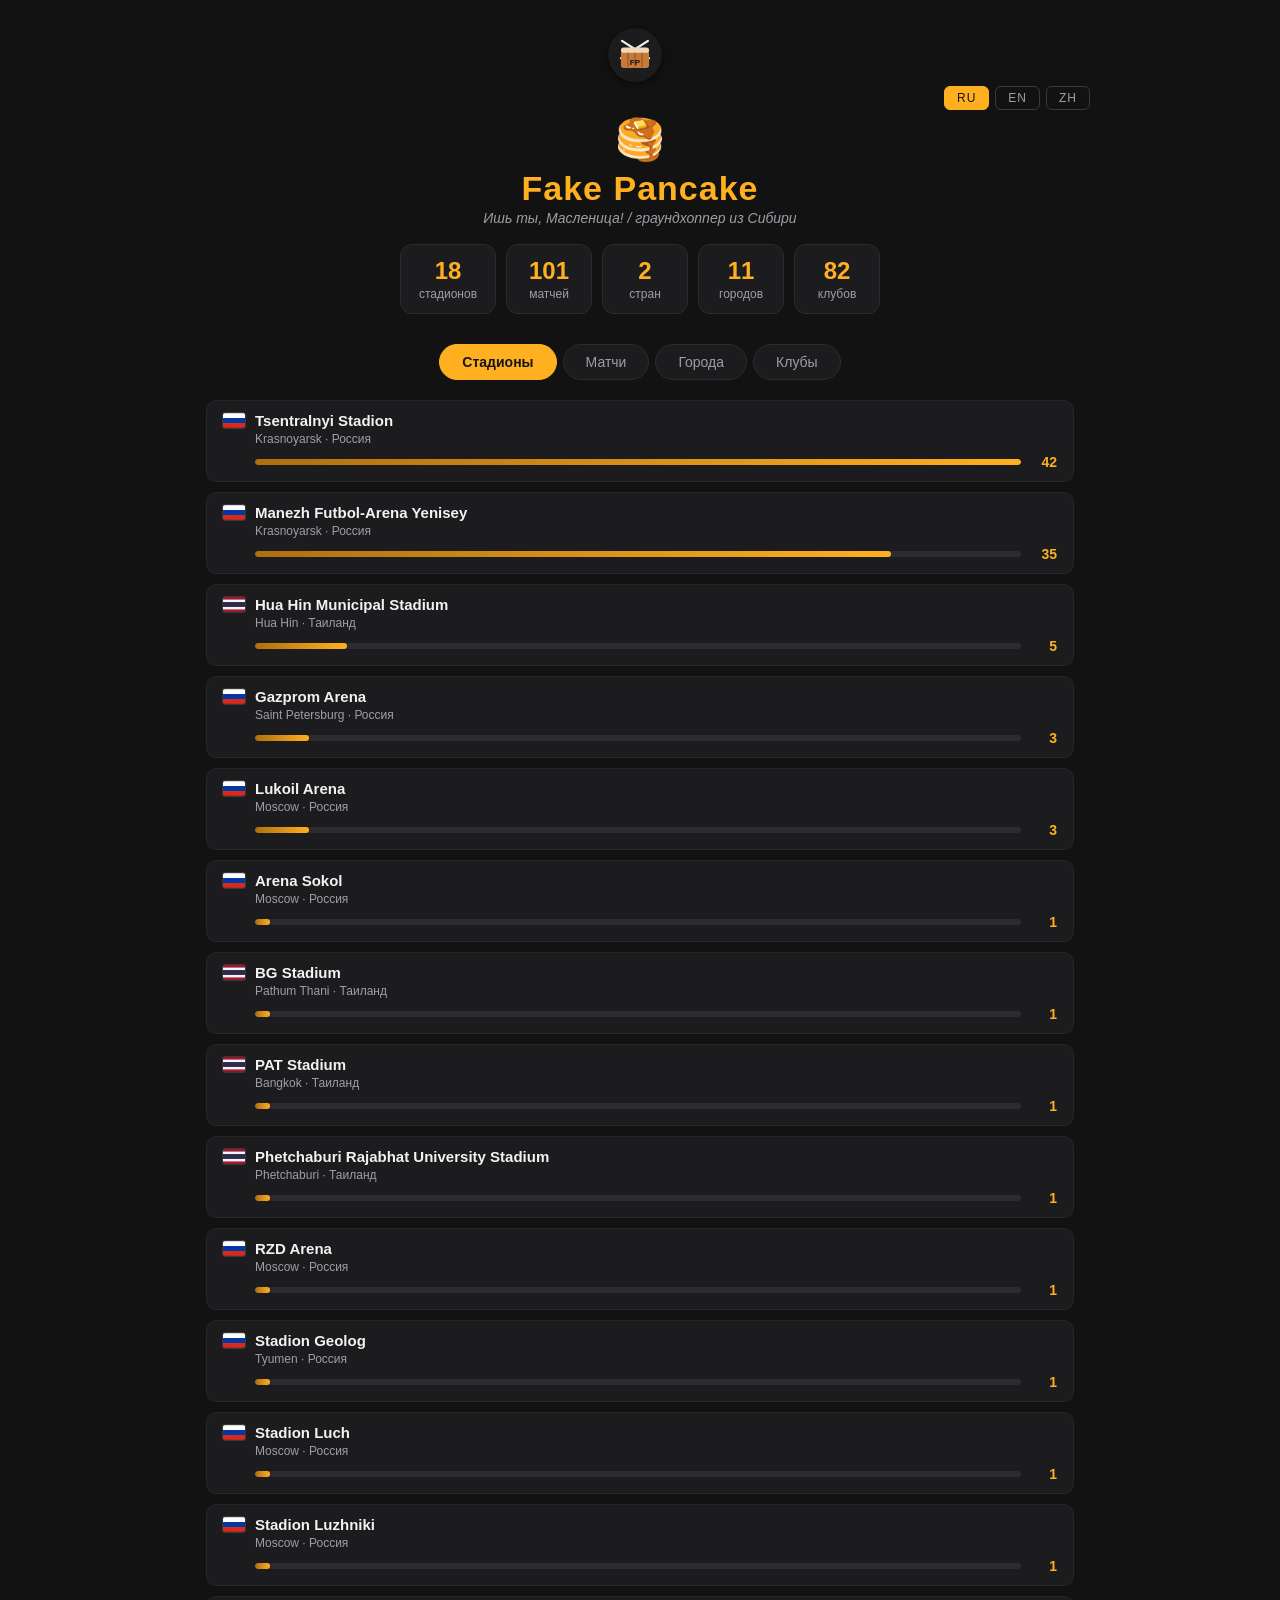
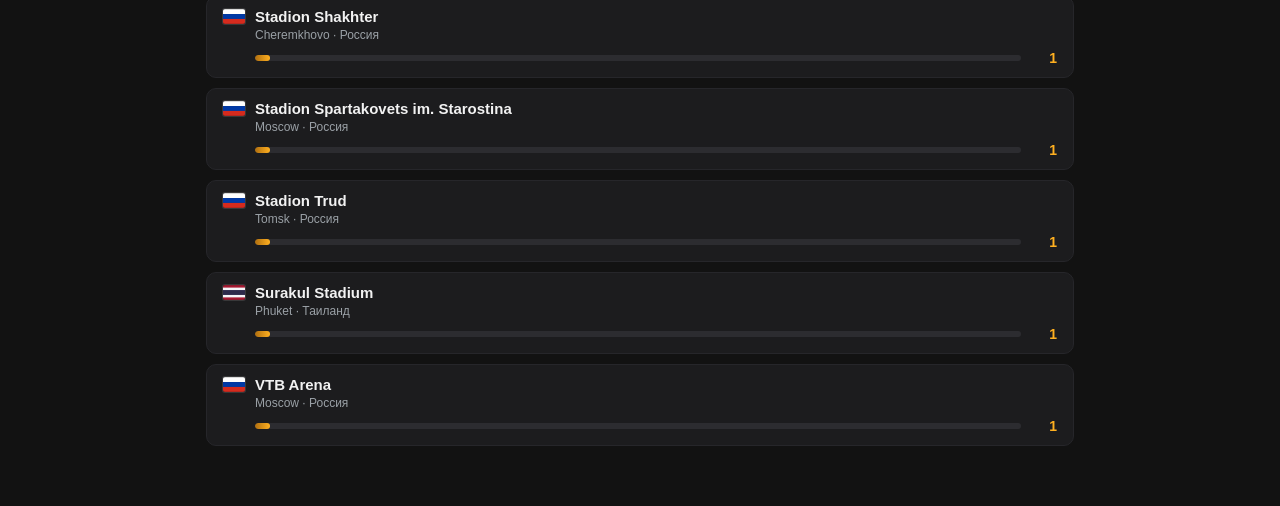
==== index.html @ 3a16ed08 "Add files via upload" ====
<!DOCTYPE html>
<html lang="ru">
<head>
<meta charset="utf-8">
<meta name="viewport" content="width=device-width,initial-scale=1">
<title>Fake Pancake</title>
<link rel="stylesheet" href="style.css">
</head>
<body>

<!-- HEADER SECTION -->
<header>
  <div class="lang">
    <button data-l="ru">RU</button>
    <button data-l="en">EN</button>
    <button data-l="zh">ZH</button>
  </div>

  <div class="pancake">🥞</div>
  <h1>Fake Pancake</h1>
  <p class="slogan" id="slogan"></p>

  <div class="stats" id="stats"></div>
</header>
<!-- END HEADER SECTION -->

<!-- NAV SECTION -->
<nav class="tabs" id="tabs">
  <button data-t="stadiums">Стадионы</button>
  <button data-t="matches">Матчи</button>
  <button data-t="cities">Города</button>
  <button data-t="clubs">Клубы</button>
</nav>
<!-- END NAV SECTION -->

<main id="content"></main>

<script src="script.js"></script>
</body>
</html>
---- style.css ----
:root{
  --bg:#121212;
  --card:#1c1c1e;
  --card2:#232326;
  --text:#f2f2f2;
  --muted:#9aa0a6;
  --amber:#ffb020;
  --amber-soft:rgba(255,176,32,.16);
  --bar:#2c2c30;
}
*{box-sizing:border-box}
body{
  margin:0;
  background:var(--bg);
  color:var(--text);
  font-family:'Segoe UI',Roboto,Helvetica,Arial,sans-serif;
}
header{padding:28px 16px 10px;text-align:center}
.lang{display:flex;gap:6px;justify-content:flex-end;max-width:900px;margin:0 auto 6px}
.lang button{
  background:transparent;border:1px solid #3a3a3e;color:var(--muted);
  padding:4px 12px;border-radius:6px;cursor:pointer;font-size:12px;letter-spacing:1px;
}
.lang button.on,.lang button:hover{background:var(--amber);color:#151515;border-color:var(--amber)}
.pancake{font-size:40px}
h1{margin:6px 0 2px;font-size:34px;color:var(--amber);letter-spacing:1px}
.slogan{margin:0;color:var(--muted);font-style:italic;font-size:14px}
.stats{
  display:flex;gap:10px;justify-content:center;flex-wrap:wrap;
  max-width:900px;margin:18px auto 0;
}
.st{
  background:var(--card);border:1px solid #2c2c30;border-radius:12px;
  padding:12px 18px;min-width:86px;
}
.st .v{font-size:24px;font-weight:700;color:var(--amber)}
.st .l{font-size:12px;color:var(--muted);margin-top:2px}
.tabs{
  display:flex;gap:6px;justify-content:center;flex-wrap:wrap;
  max-width:900px;margin:20px auto;padding:0 16px;
}
.tabs button{
  background:var(--card);border:1px solid #2c2c30;color:var(--muted);
  padding:9px 22px;border-radius:999px;cursor:pointer;font-size:14px;
}
.tabs button.on,.tabs button:hover{background:var(--amber);color:#151515;border-color:var(--amber);font-weight:600}
main{max-width:900px;margin:0 auto 60px;padding:0 16px}

/* ---- карточка матча ---- */
.card{
  background:var(--card);border-left:3px solid var(--amber);
  border-radius:10px;padding:12px 16px;margin:0 0 12px;
}
.c-top{display:flex;justify-content:space-between;gap:10px;color:var(--muted);font-size:12.5px;margin-bottom:8px}
.c-teams{display:flex;align-items:center;gap:10px}
.team{flex:1;display:flex;align-items:center;gap:8px;font-weight:600;min-width:0}
.team:last-child{justify-content:flex-end;text-align:right}
.team span{min-width:0}
.score{
  background:var(--card2);color:var(--amber);font-weight:700;
  padding:5px 13px;border-radius:7px;white-space:nowrap;
}
.c-foot{display:flex;justify-content:space-between;align-items:center;gap:10px;flex-wrap:wrap;margin-top:9px;font-size:12.5px;color:var(--muted)}
.chips{display:flex;gap:6px;flex-wrap:wrap}

.flag{width:22px;height:15px;border-radius:2px;flex:none;display:inline-block;vertical-align:middle;box-shadow:0 0 0 1px rgba(255,255,255,.12)}

.badge{
  background:var(--amber-soft);color:var(--amber);
  border:1px solid var(--amber);border-radius:5px;
  padding:2px 8px;font-size:11px;font-weight:700;
  text-transform:uppercase;letter-spacing:.5px;white-space:nowrap;
}
.chip{
  background:var(--card2);color:var(--muted);
  border-radius:5px;padding:2px 8px;font-size:11.5px;white-space:nowrap;
}

/* ---- строки списков (клубы / стадионы / города) ---- */
.row{
  background:var(--card);border:1px solid #26262a;border-radius:10px;
  padding:11px 16px;margin-bottom:10px;
}
.row-head{display:flex;align-items:center;gap:10px;flex-wrap:wrap}
.name{font-weight:600;font-size:15px;flex:1 1 auto;min-width:140px;white-space:normal;word-break:break-word}
.row-sub{font-size:12px;color:var(--muted);margin-top:3px;padding-left:32px}
.row-bar{display:flex;align-items:center;gap:10px;margin-top:8px;padding-left:32px}
.bar{flex:1;height:6px;background:var(--bar);border-radius:3px;overflow:hidden}
.fill{height:100%;background:linear-gradient(90deg,#b06f10,var(--amber));border-radius:3px}
.cnt{color:var(--amber);font-weight:700;font-size:14px;min-width:26px;text-align:right}

.year{
  color:var(--amber);font-size:18px;margin:22px 4px 10px;
  border-bottom:1px solid #2c2c30;padding-bottom:5px;
}

@media(max-width:560px){
  .c-teams{flex-wrap:wrap;justify-content:center;text-align:center}
  .row-sub,.row-bar{padding-left:0}
  .team{justify-content:center}
}
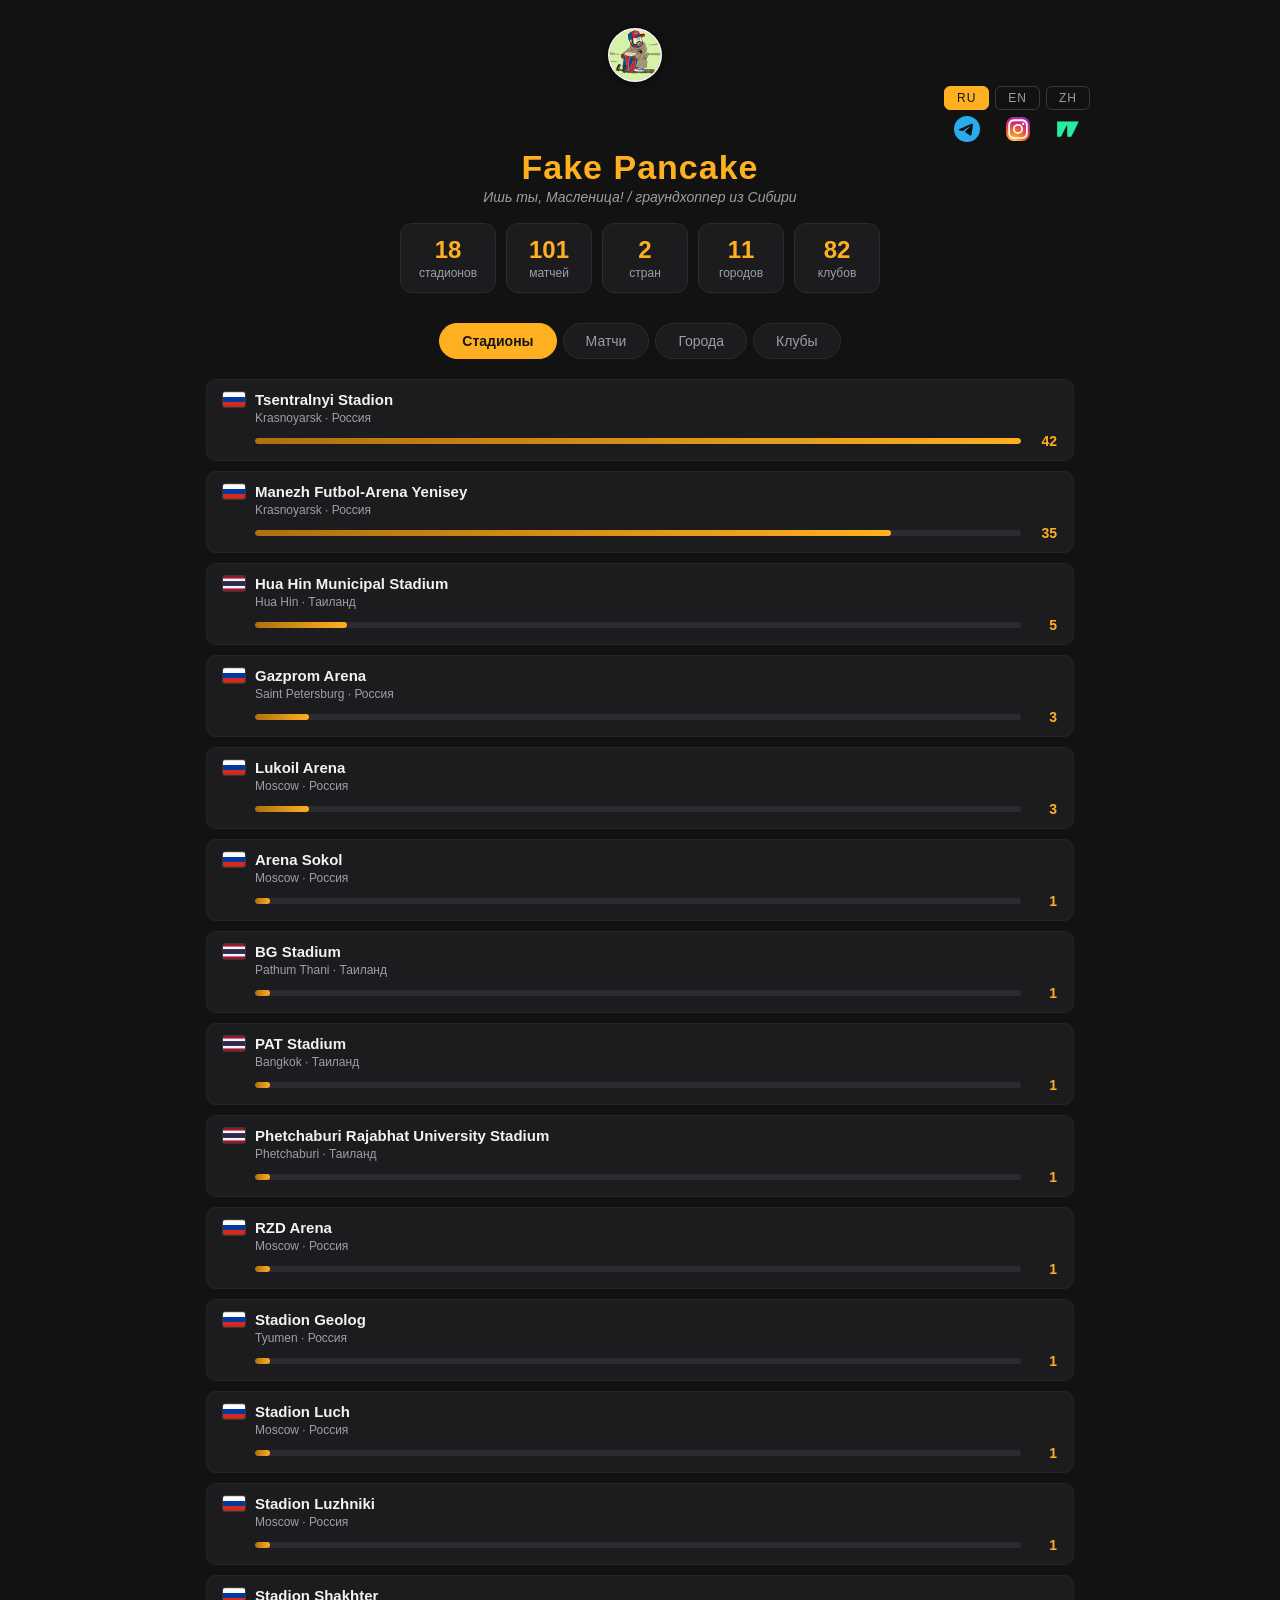
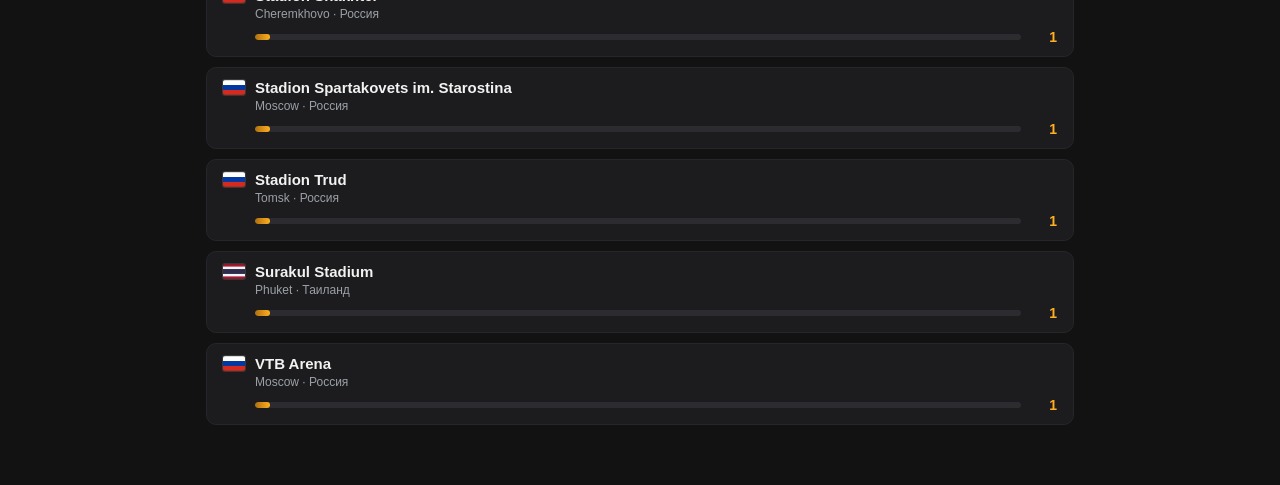
==== commit fcac42c4: "Add files via upload" ====
--- a/index.html
+++ b/index.html
@@ -14,9 +14,12 @@
     <button data-l="ru">RU</button>
     <button data-l="en">EN</button>
     <button data-l="zh">ZH</button>
+    <a id="soc-telegram" href="https://t.me/PancakeOnTour" target="_blank" rel="noopener"><svg viewBox="0 0 24 24" aria-label="Telegram"><path fill="#2AABEE" d="M11.944 0A12 12 0 0 0 0 12a12 12 0 0 0 12 12 12 12 0 0 0 12-12A12 12 0 0 0 12 0a12 12 0 0 0-.056 0zm4.962 7.224c.1-.002.321.023.465.14a.506.506 0 0 1 .171.325c.016.093.036.306.02.472-.18 1.898-.962 6.502-1.36 8.627-.168.9-.499 1.201-.82 1.23-.696.065-1.225-.46-1.9-.902-1.056-.693-1.653-1.124-2.678-1.8-1.185-.78-.417-1.21.258-1.91.177-.184 3.247-2.977 3.307-3.226.007-.032.014-.15-.056-.212s-.174-.041-.249-.024c-.106.024-1.793 1.14-5.061 3.345-.48.33-.913.49-1.302.48-.428-.008-1.252-.241-1.865-.44-.752-.245-1.349-.374-1.297-.789.027-.216.325-.437.893-.663 3.498-1.524 5.83-2.529 6.998-3.014 3.332-1.386 4.025-1.627 4.476-1.635z"/></svg></a>
+        <a id="soc-instagram" href="https://www.instagram.com/nobrandonboard/" target="_blank" rel="noopener"><svg viewBox="0 0 24 24" aria-label="Instagram"><defs><radialGradient id="ig" cx="0.3" cy="1.07" r="1.4"><stop offset="0" stop-color="#FEDA75"/><stop offset="0.3" stop-color="#FA7E1E"/><stop offset="0.6" stop-color="#D62976"/><stop offset="0.85" stop-color="#962FBF"/><stop offset="1" stop-color="#4F5BD5"/></radialGradient></defs><rect x="1" y="1" width="22" height="22" rx="7" fill="url(#ig)"/><path fill="#fff" d="M12 4.8c2.34 0 2.62.01 3.54.05.9.04 1.39.19 1.72.32.43.17.74.37 1.06.69.32.32.52.63.69 1.06.13.33.28.82.32 1.72.04.92.05 1.2.05 3.54s-.01 2.62-.05 3.54c-.04.9-.19 1.39-.32 1.72-.17.43-.37.74-.69 1.06-.32.32-.63.52-1.06.69-.33.13-.82.28-1.72.32-.92.04-1.2.05-3.54.05s-2.62-.01-3.54-.05c-.9-.04-1.39-.19-1.72-.32a2.85 2.85 0 0 1-1.06-.69 2.85 2.85 0 0 1-.69-1.06c-.13-.33-.28-.82-.32-1.72-.04-.92-.05-1.2-.05-3.54s.01-2.62.05-3.54c.04-.9.19-1.39.32-1.72.17-.43.37-.74.69-1.06.32-.32.63-.52 1.06-.69.33-.13.82-.28 1.72-.32.92-.04 1.2-.05 3.54-.05M12 3c-2.44 0-2.75.01-3.71.05-.96.04-1.61.2-2.18.42-.59.23-1.09.54-1.59 1.04-.5.5-.81 1-1.04 1.59-.22.57-.38 1.22-.42 2.18C3.01 9.25 3 9.56 3 12s.01 2.75.05 3.71c.04.96.2 1.61.42 2.18.23.59.54 1.09 1.04 1.59.5.5 1 .81 1.59 1.04.57.22 1.22.38 2.18.42.96.04 1.27.05 3.71.05s2.75-.01 3.71-.05c.96-.04 1.61-.2 2.18-.42.59-.23 1.09-.54 1.59-1.04.5-.5.81-1 1.04-1.59.22-.57.38-1.22.42-2.18.04-.96.05-1.27.05-3.71s-.01-2.75-.05-3.71c-.04-.96-.2-1.61-.42-2.18a4.4 4.4 0 0 0-1.04-1.59c-.5-.5-1-.81-1.59-1.04-.57-.22-1.22-.38-2.18-.42C14.75 3.01 14.44 3 12 3zm0 4.4a4.6 4.6 0 1 0 0 9.2 4.6 4.6 0 0 0 0-9.2zM12 15a3 3 0 1 1 0-6 3 3 0 0 1 0 6zm5.88-7.8a1.08 1.08 0 1 1-2.16 0 1.08 1.08 0 0 1 2.16 0z"/></svg></a>
+        <a id="soc-sports" href="https://www.sports.ru/tribuna/blogs/fake_pancake/" target="_blank" rel="noopener"><img src="[data-uri]" alt="Sports.ru" class="soc-img"></a>
   </div>
 
-  <div class="pancake">🥞</div>
+
   <h1>Fake Pancake</h1>
   <p class="slogan" id="slogan"></p>
 
--- a/style.css
+++ b/style.css
@@ -16,7 +16,8 @@
   font-family:'Segoe UI',Roboto,Helvetica,Arial,sans-serif;
 }
 header{padding:28px 16px 10px;text-align:center}
-.lang{display:flex;gap:6px;justify-content:flex-end;max-width:900px;margin:0 auto 6px}
+.lang{display:grid;grid-template-columns:repeat(3,auto);gap:6px 6px;justify-content:end;max-width:900px;margin:0 auto 6px}
+.lang a{justify-self:center}
 .lang button{
   background:transparent;border:1px solid #3a3a3e;color:var(--muted);
   padding:4px 12px;border-radius:6px;cursor:pointer;font-size:12px;letter-spacing:1px;
@@ -99,3 +100,8 @@
   .row-sub,.row-bar{padding-left:0}
   .team{justify-content:center}
 }
+
+/* ---- соцкнопки в шапке ---- */
+.lang a{display:block;width:26px;height:26px}
+.lang svg,.lang .soc-img{display:block;width:26px;height:26px;transition:transform .15s}
+.lang a:hover svg,.lang a:hover .soc-img{transform:scale(1.15)}
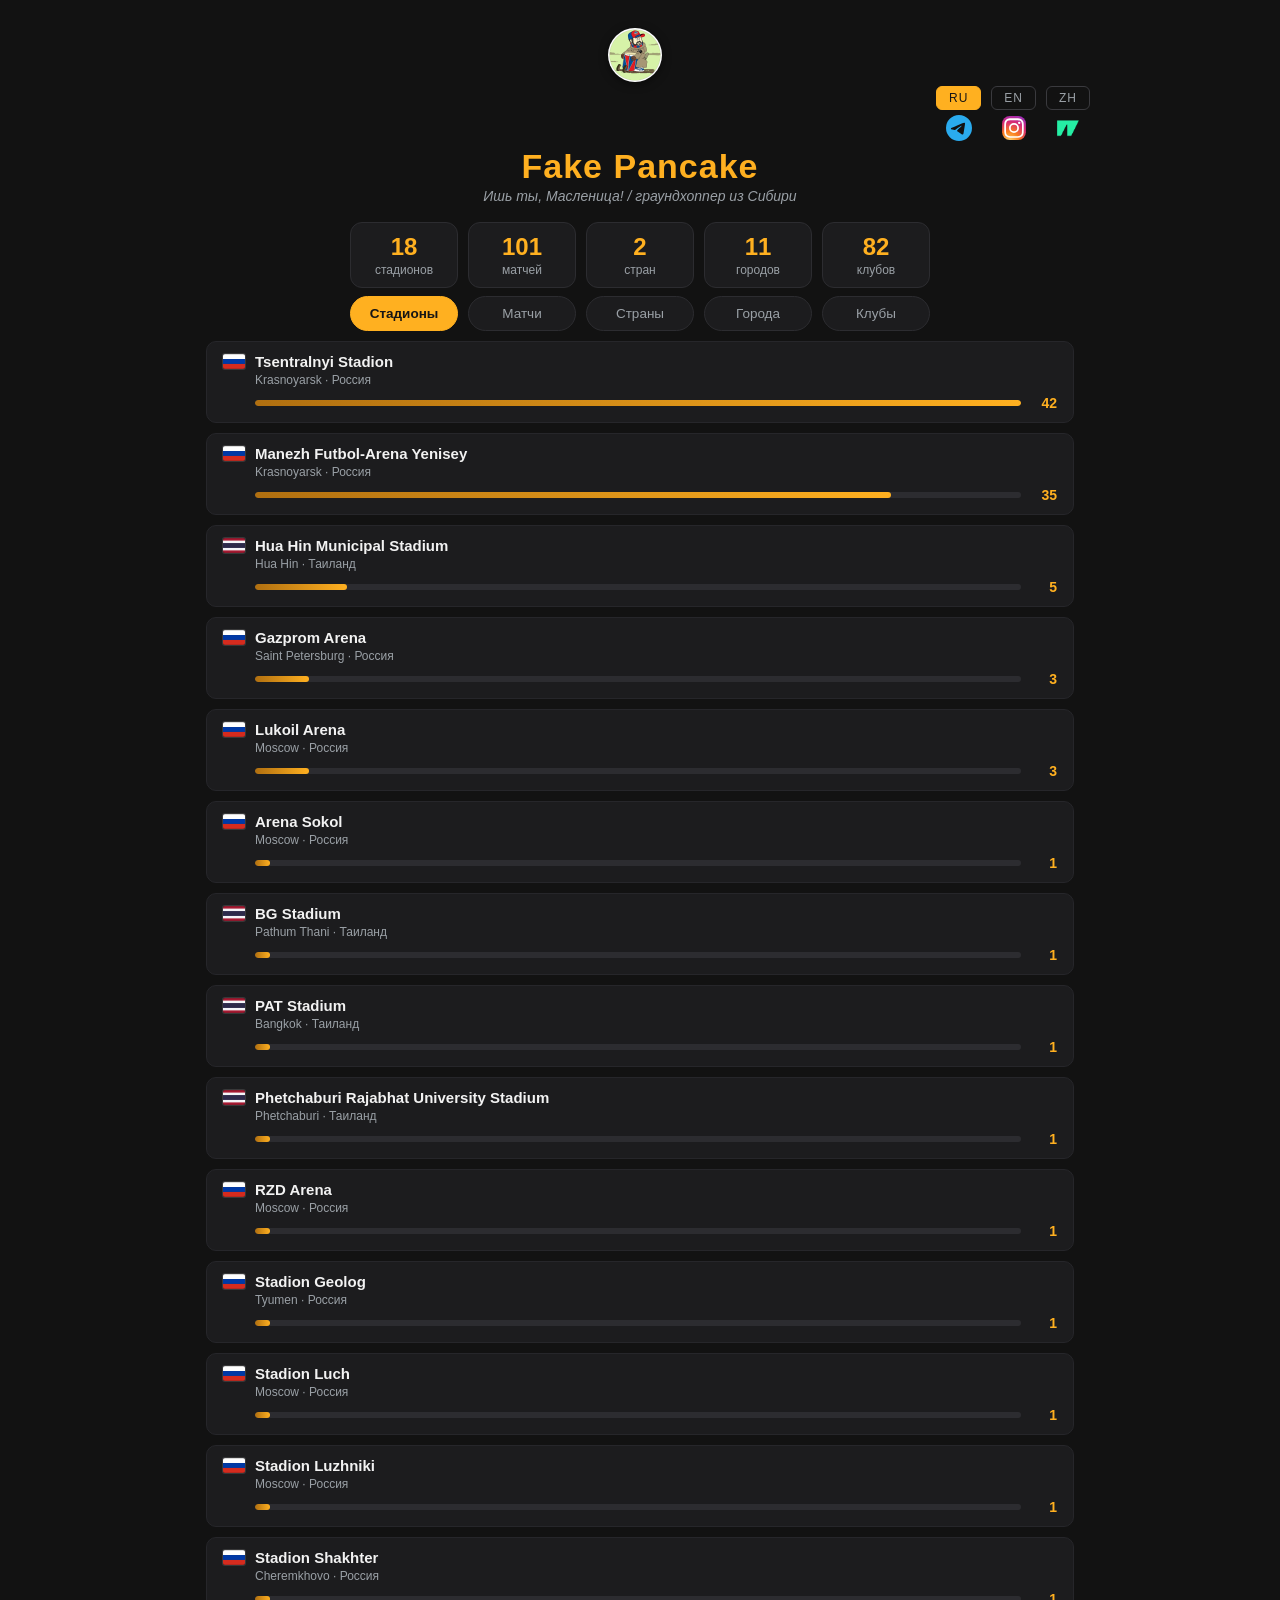
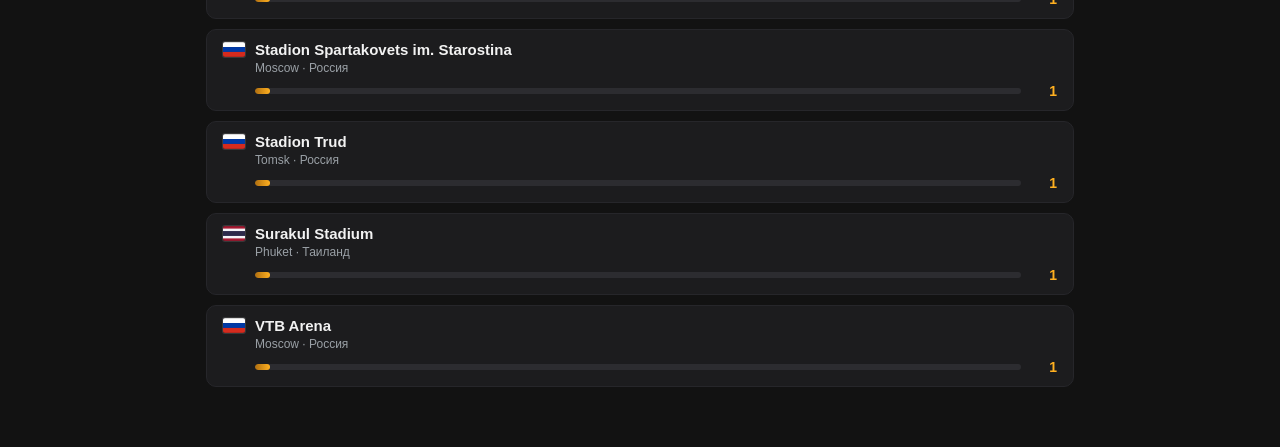
==== commit 9d8ce222: "Add files via upload" ====
--- a/index.html
+++ b/index.html
@@ -11,30 +11,25 @@
 <!-- HEADER SECTION -->
 <header>
   <div class="lang">
-    <button data-l="ru">RU</button>
-    <button data-l="en">EN</button>
-    <button data-l="zh">ZH</button>
-    <a id="soc-telegram" href="https://t.me/PancakeOnTour" target="_blank" rel="noopener"><svg viewBox="0 0 24 24" aria-label="Telegram"><path fill="#2AABEE" d="M11.944 0A12 12 0 0 0 0 12a12 12 0 0 0 12 12 12 12 0 0 0 12-12A12 12 0 0 0 12 0a12 12 0 0 0-.056 0zm4.962 7.224c.1-.002.321.023.465.14a.506.506 0 0 1 .171.325c.016.093.036.306.02.472-.18 1.898-.962 6.502-1.36 8.627-.168.9-.499 1.201-.82 1.23-.696.065-1.225-.46-1.9-.902-1.056-.693-1.653-1.124-2.678-1.8-1.185-.78-.417-1.21.258-1.91.177-.184 3.247-2.977 3.307-3.226.007-.032.014-.15-.056-.212s-.174-.041-.249-.024c-.106.024-1.793 1.14-5.061 3.345-.48.33-.913.49-1.302.48-.428-.008-1.252-.241-1.865-.44-.752-.245-1.349-.374-1.297-.789.027-.216.325-.437.893-.663 3.498-1.524 5.83-2.529 6.998-3.014 3.332-1.386 4.025-1.627 4.476-1.635z"/></svg></a>
-        <a id="soc-instagram" href="https://www.instagram.com/nobrandonboard/" target="_blank" rel="noopener"><svg viewBox="0 0 24 24" aria-label="Instagram"><defs><radialGradient id="ig" cx="0.3" cy="1.07" r="1.4"><stop offset="0" stop-color="#FEDA75"/><stop offset="0.3" stop-color="#FA7E1E"/><stop offset="0.6" stop-color="#D62976"/><stop offset="0.85" stop-color="#962FBF"/><stop offset="1" stop-color="#4F5BD5"/></radialGradient></defs><rect x="1" y="1" width="22" height="22" rx="7" fill="url(#ig)"/><path fill="#fff" d="M12 4.8c2.34 0 2.62.01 3.54.05.9.04 1.39.19 1.72.32.43.17.74.37 1.06.69.32.32.52.63.69 1.06.13.33.28.82.32 1.72.04.92.05 1.2.05 3.54s-.01 2.62-.05 3.54c-.04.9-.19 1.39-.32 1.72-.17.43-.37.74-.69 1.06-.32.32-.63.52-1.06.69-.33.13-.82.28-1.72.32-.92.04-1.2.05-3.54.05s-2.62-.01-3.54-.05c-.9-.04-1.39-.19-1.72-.32a2.85 2.85 0 0 1-1.06-.69 2.85 2.85 0 0 1-.69-1.06c-.13-.33-.28-.82-.32-1.72-.04-.92-.05-1.2-.05-3.54s.01-2.62.05-3.54c.04-.9.19-1.39.32-1.72.17-.43.37-.74.69-1.06.32-.32.63-.52 1.06-.69.33-.13.82-.28 1.72-.32.92-.04 1.2-.05 3.54-.05M12 3c-2.44 0-2.75.01-3.71.05-.96.04-1.61.2-2.18.42-.59.23-1.09.54-1.59 1.04-.5.5-.81 1-1.04 1.59-.22.57-.38 1.22-.42 2.18C3.01 9.25 3 9.56 3 12s.01 2.75.05 3.71c.04.96.2 1.61.42 2.18.23.59.54 1.09 1.04 1.59.5.5 1 .81 1.59 1.04.57.22 1.22.38 2.18.42.96.04 1.27.05 3.71.05s2.75-.01 3.71-.05c.96-.04 1.61-.2 2.18-.42.59-.23 1.09-.54 1.59-1.04.5-.5.81-1 1.04-1.59.22-.57.38-1.22.42-2.18.04-.96.05-1.27.05-3.71s-.01-2.75-.05-3.71c-.04-.96-.2-1.61-.42-2.18a4.4 4.4 0 0 0-1.04-1.59c-.5-.5-1-.81-1.59-1.04-.57-.22-1.22-.38-2.18-.42C14.75 3.01 14.44 3 12 3zm0 4.4a4.6 4.6 0 1 0 0 9.2 4.6 4.6 0 0 0 0-9.2zM12 15a3 3 0 1 1 0-6 3 3 0 0 1 0 6zm5.88-7.8a1.08 1.08 0 1 1-2.16 0 1.08 1.08 0 0 1 2.16 0z"/></svg></a>
-        <a id="soc-sports" href="https://www.sports.ru/tribuna/blogs/fake_pancake/" target="_blank" rel="noopener"><img src="[data-uri]" alt="Sports.ru" class="soc-img"></a>
+    <div class="lcol">
+      <button data-l="ru">RU</button>
+      <a id="soc-telegram" href="https://t.me/PancakeOnTour" target="_blank" rel="noopener"><svg viewBox="0 0 24 24" aria-label="Telegram"><path fill="#2AABEE" d="M11.944 0A12 12 0 0 0 0 12a12 12 0 0 0 12 12 12 12 0 0 0 12-12A12 12 0 0 0 12 0a12 12 0 0 0-.056 0zm4.962 7.224c.1-.002.321.023.465.14a.506.506 0 0 1 .171.325c.016.093.036.306.02.472-.18 1.898-.962 6.502-1.36 8.627-.168.9-.499 1.201-.82 1.23-.696.065-1.225-.46-1.9-.902-1.056-.693-1.653-1.124-2.678-1.8-1.185-.78-.417-1.21.258-1.91.177-.184 3.247-2.977 3.307-3.226.007-.032.014-.15-.056-.212s-.174-.041-.249-.024c-.106.024-1.793 1.14-5.061 3.345-.48.33-.913.49-1.302.48-.428-.008-1.252-.241-1.865-.44-.752-.245-1.349-.374-1.297-.789.027-.216.325-.437.893-.663 3.498-1.524 5.83-2.529 6.998-3.014 3.332-1.386 4.025-1.627 4.476-1.635z"/></svg></a>
+    </div>
+    <div class="lcol">
+      <button data-l="en">EN</button>
+      <a id="soc-instagram" href="https://www.instagram.com/nobrandonboard/" target="_blank" rel="noopener"><svg viewBox="0 0 24 24" aria-label="Instagram"><defs><radialGradient id="ig" cx="0.3" cy="1.07" r="1.4"><stop offset="0" stop-color="#FEDA75"/><stop offset="0.3" stop-color="#FA7E1E"/><stop offset="0.6" stop-color="#D62976"/><stop offset="0.85" stop-color="#962FBF"/><stop offset="1" stop-color="#4F5BD5"/></radialGradient></defs><rect x="1" y="1" width="22" height="22" rx="7" fill="url(#ig)"/><path fill="#fff" d="M12 4.8c2.34 0 2.62.01 3.54.05.9.04 1.39.19 1.72.32.43.17.74.37 1.06.69.32.32.52.63.69 1.06.13.33.28.82.32 1.72.04.92.05 1.2.05 3.54s-.01 2.62-.05 3.54c-.04.9-.19 1.39-.32 1.72-.17.43-.37.74-.69 1.06-.32.32-.63.52-1.06.69-.33.13-.82.28-1.72.32-.92.04-1.2.05-3.54.05s-2.62-.01-3.54-.05c-.9-.04-1.39-.19-1.72-.32a2.85 2.85 0 0 1-1.06-.69 2.85 2.85 0 0 1-.69-1.06c-.13-.33-.28-.82-.32-1.72-.04-.92-.05-1.2-.05-3.54s.01-2.62.05-3.54c.04-.9.19-1.39.32-1.72.17-.43.37-.74.69-1.06.32-.32.63-.52 1.06-.69.33-.13.82-.28 1.72-.32.92-.04 1.2-.05 3.54-.05M12 3c-2.44 0-2.75.01-3.71.05-.96.04-1.61.2-2.18.42-.59.23-1.09.54-1.59 1.04-.5.5-.81 1-1.04 1.59-.22.57-.38 1.22-.42 2.18C3.01 9.25 3 9.56 3 12s.01 2.75.05 3.71c.04.96.2 1.61.42 2.18.23.59.54 1.09 1.04 1.59.5.5 1 .81 1.59 1.04.57.22 1.22.38 2.18.42.96.04 1.27.05 3.71.05s2.75-.01 3.71-.05c.96-.04 1.61-.2 2.18-.42.59-.23 1.09-.54 1.59-1.04.5-.5.81-1 1.04-1.59.22-.57.38-1.22.42-2.18.04-.96.05-1.27.05-3.71s-.01-2.75-.05-3.71c-.04-.96-.2-1.61-.42-2.18a4.4 4.4 0 0 0-1.04-1.59c-.5-.5-1-.81-1.59-1.04-.57-.22-1.22-.38-2.18-.42C14.75 3.01 14.44 3 12 3zm0 4.4a4.6 4.6 0 1 0 0 9.2 4.6 4.6 0 0 0 0-9.2zM12 15a3 3 0 1 1 0-6 3 3 0 0 1 0 6zm5.88-7.8a1.08 1.08 0 1 1-2.16 0 1.08 1.08 0 0 1 2.16 0z"/></svg></a>
+    </div>
+    <div class="lcol">
+      <button data-l="zh">ZH</button>
+      <a id="soc-sports" href="https://www.sports.ru/tribuna/blogs/fake_pancake/" target="_blank" rel="noopener"><img src="[data-uri]" alt="Sports.ru" class="soc-img"></a>
+    </div>
   </div>
-
-
   <h1>Fake Pancake</h1>
   <p class="slogan" id="slogan"></p>
 
-  <div class="stats" id="stats"></div>
+  <div class="statgrid" id="statgrid"></div>
 </header>
 <!-- END HEADER SECTION -->
-
-<!-- NAV SECTION -->
-<nav class="tabs" id="tabs">
-  <button data-t="stadiums">Стадионы</button>
-  <button data-t="matches">Матчи</button>
-  <button data-t="cities">Города</button>
-  <button data-t="clubs">Клубы</button>
-</nav>
-<!-- END NAV SECTION -->
 
 <main id="content"></main>
 
--- a/style.css
+++ b/style.css
@@ -16,8 +16,8 @@
   font-family:'Segoe UI',Roboto,Helvetica,Arial,sans-serif;
 }
 header{padding:28px 16px 10px;text-align:center}
-.lang{display:grid;grid-template-columns:repeat(3,auto);gap:6px 6px;justify-content:end;max-width:900px;margin:0 auto 6px}
-.lang a{justify-self:center}
+.lang{display:flex;gap:10px;justify-content:flex-end;max-width:900px;margin:0 auto 6px}
+.lcol{display:flex;flex-direction:column;align-items:center;gap:5px}
 .lang button{
   background:transparent;border:1px solid #3a3a3e;color:var(--muted);
   padding:4px 12px;border-radius:6px;cursor:pointer;font-size:12px;letter-spacing:1px;
@@ -26,25 +26,24 @@
 .pancake{font-size:40px}
 h1{margin:6px 0 2px;font-size:34px;color:var(--amber);letter-spacing:1px}
 .slogan{margin:0;color:var(--muted);font-style:italic;font-size:14px}
-.stats{
+.statgrid{
   display:flex;gap:10px;justify-content:center;flex-wrap:wrap;
   max-width:900px;margin:18px auto 0;
 }
-.st{
+.statgrid .col{display:flex;flex-direction:column;gap:8px;width:108px}
+.statgrid .st-link{display:block;text-decoration:none;color:inherit}
+.statgrid .st{
   background:var(--card);border:1px solid #2c2c30;border-radius:12px;
-  padding:12px 18px;min-width:86px;
+  padding:10px 4px;width:100%;
 }
 .st .v{font-size:24px;font-weight:700;color:var(--amber)}
 .st .l{font-size:12px;color:var(--muted);margin-top:2px}
-.tabs{
-  display:flex;gap:6px;justify-content:center;flex-wrap:wrap;
-  max-width:900px;margin:20px auto;padding:0 16px;
+.statgrid .col button{
+  background:var(--card);border:1px solid #2c2c30;color:var(--muted);
+  padding:9px 2px;border-radius:999px;cursor:pointer;font-size:13.5px;width:100%;
+  white-space:nowrap;overflow:hidden;text-overflow:ellipsis;
 }
-.tabs button{
-  background:var(--card);border:1px solid #2c2c30;color:var(--muted);
-  padding:9px 22px;border-radius:999px;cursor:pointer;font-size:14px;
-}
-.tabs button.on,.tabs button:hover{background:var(--amber);color:#151515;border-color:var(--amber);font-weight:600}
+.statgrid .col button.on,.statgrid .col button:hover{background:var(--amber);color:#151515;border-color:var(--amber);font-weight:600}
 main{max-width:900px;margin:0 auto 60px;padding:0 16px}
 
 /* ---- карточка матча ---- */
@@ -102,6 +101,6 @@
 }
 
 /* ---- соцкнопки в шапке ---- */
-.lang a{display:block;width:26px;height:26px}
-.lang svg,.lang .soc-img{display:block;width:26px;height:26px;transition:transform .15s}
-.lang a:hover svg,.lang a:hover .soc-img{transform:scale(1.15)}
+.lcol a{display:block;width:26px;height:26px}
+.lcol svg,.lcol .soc-img{display:block;width:26px;height:26px;transition:transform .15s}
+.lcol a:hover svg,.lcol a:hover .soc-img{transform:scale(1.15)}
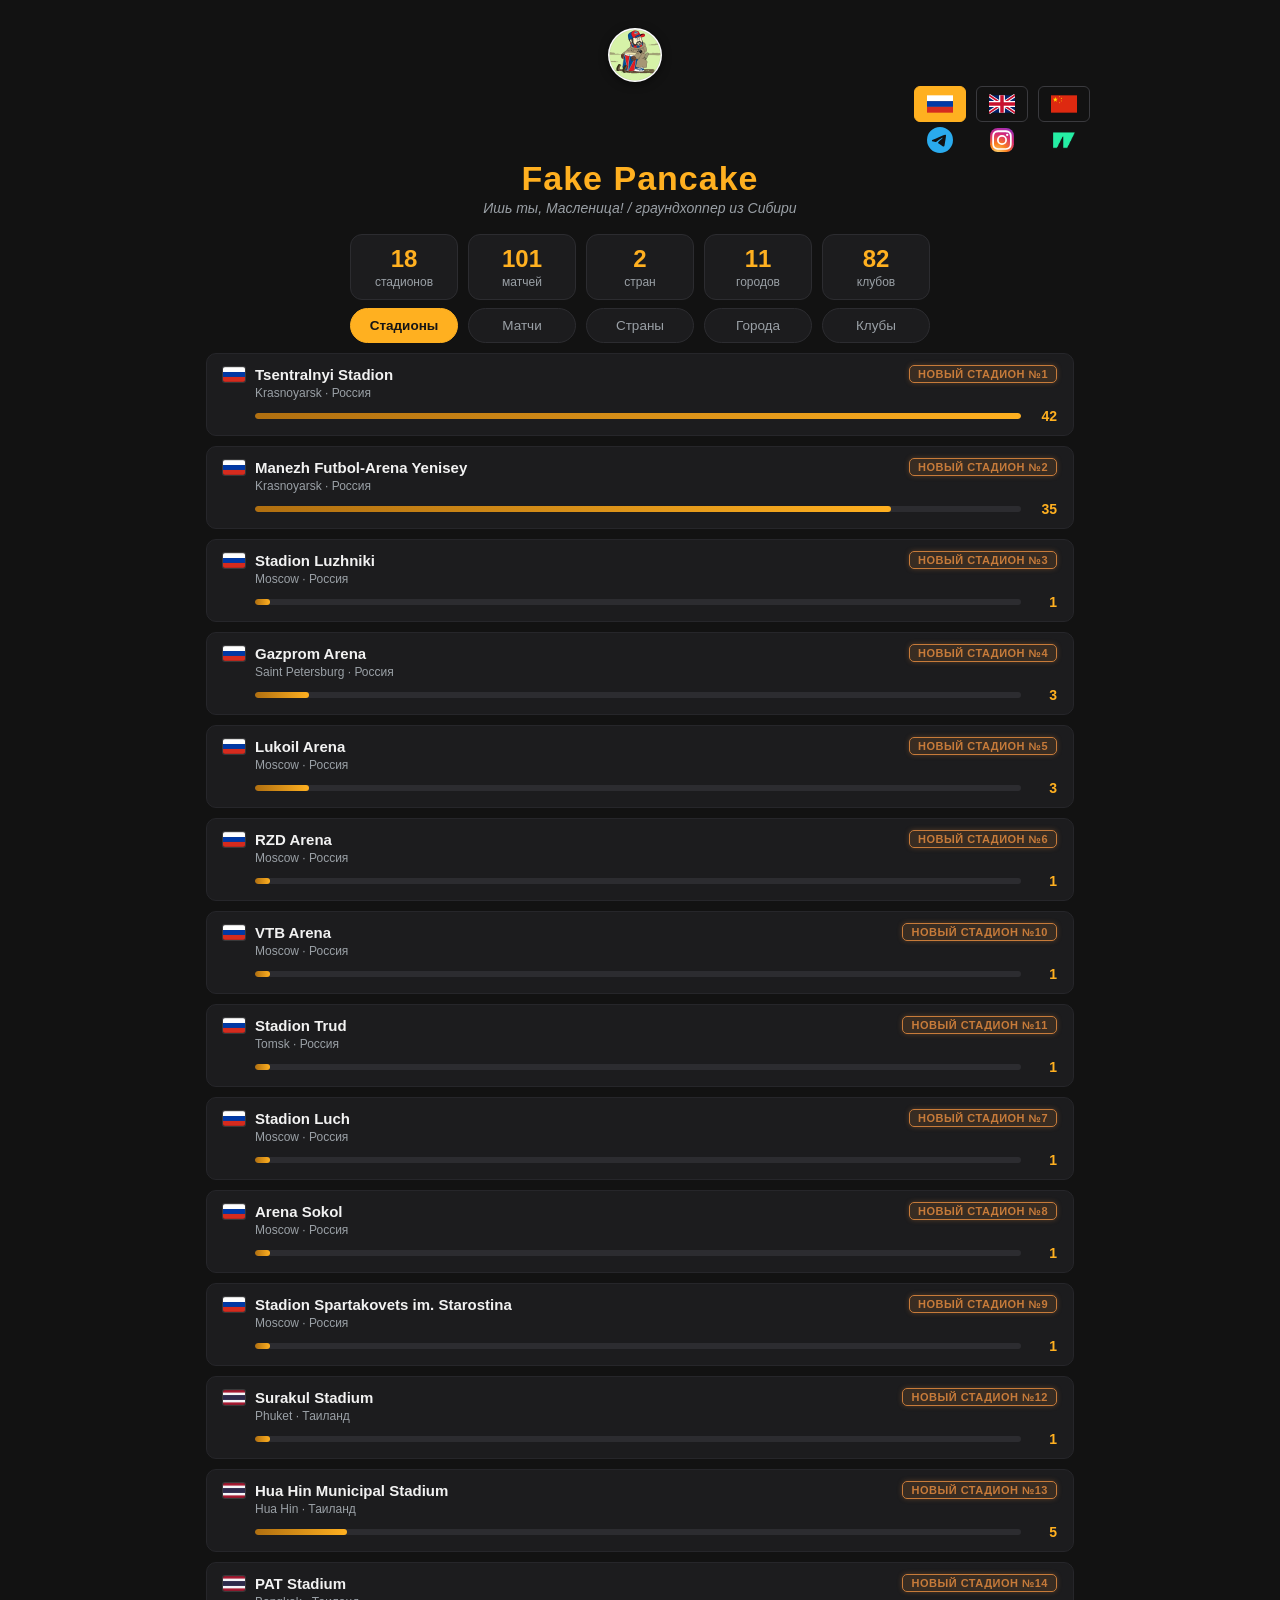
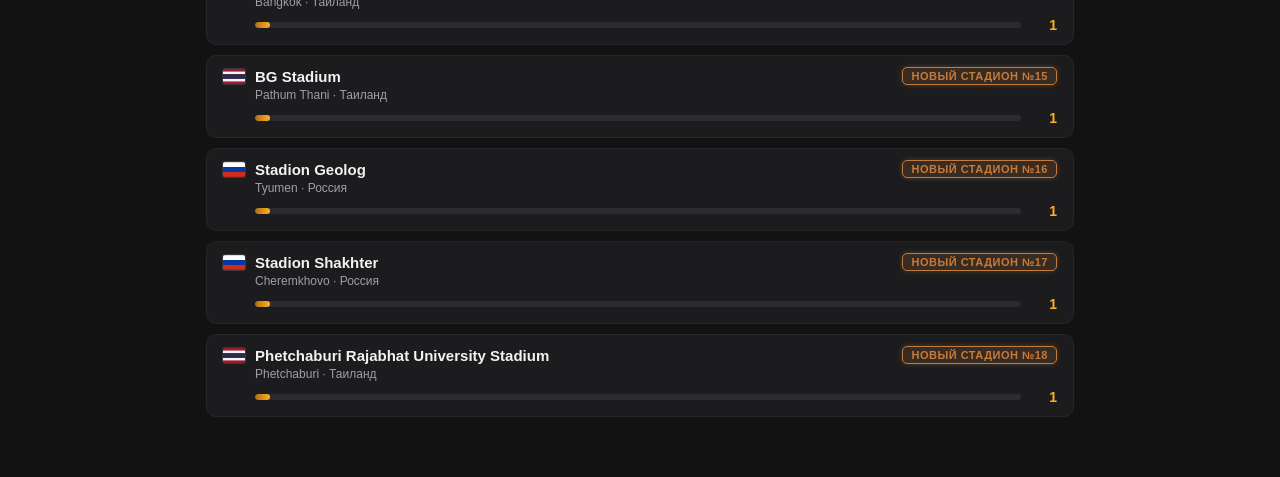
==== commit 29744424: "Add files via upload" ====
--- a/index.html
+++ b/index.html
@@ -12,15 +12,15 @@
 <header>
   <div class="lang">
     <div class="lcol">
-      <button data-l="ru">RU</button>
+      <button data-l="ru"><svg width="21" height="14" viewBox="0 0 9 6"><rect width="9" height="2" fill="#fff"/><rect y="2" width="9" height="2" fill="#0039a6"/><rect y="4" width="9" height="2" fill="#d52b1e"/></svg></button>
       <a id="soc-telegram" href="https://t.me/PancakeOnTour" target="_blank" rel="noopener"><svg viewBox="0 0 24 24" aria-label="Telegram"><path fill="#2AABEE" d="M11.944 0A12 12 0 0 0 0 12a12 12 0 0 0 12 12 12 12 0 0 0 12-12A12 12 0 0 0 12 0a12 12 0 0 0-.056 0zm4.962 7.224c.1-.002.321.023.465.14a.506.506 0 0 1 .171.325c.016.093.036.306.02.472-.18 1.898-.962 6.502-1.36 8.627-.168.9-.499 1.201-.82 1.23-.696.065-1.225-.46-1.9-.902-1.056-.693-1.653-1.124-2.678-1.8-1.185-.78-.417-1.21.258-1.91.177-.184 3.247-2.977 3.307-3.226.007-.032.014-.15-.056-.212s-.174-.041-.249-.024c-.106.024-1.793 1.14-5.061 3.345-.48.33-.913.49-1.302.48-.428-.008-1.252-.241-1.865-.44-.752-.245-1.349-.374-1.297-.789.027-.216.325-.437.893-.663 3.498-1.524 5.83-2.529 6.998-3.014 3.332-1.386 4.025-1.627 4.476-1.635z"/></svg></a>
     </div>
     <div class="lcol">
-      <button data-l="en">EN</button>
+      <button data-l="en"><svg width="21" height="14" viewBox="0 0 9 6"><rect width="9" height="6" fill="#012169"/><path d="M0,0 9,6 M9,0 0,6" stroke="#fff" stroke-width="1.2"/><path d="M0,0 9,6 M9,0 0,6" stroke="#C8102E" stroke-width="0.6"/><path d="M4.5,0 V6 M0,3 H9" stroke="#fff" stroke-width="2"/><path d="M4.5,0 V6 M0,3 H9" stroke="#C8102E" stroke-width="1.2"/></svg></button>
       <a id="soc-instagram" href="https://www.instagram.com/nobrandonboard/" target="_blank" rel="noopener"><svg viewBox="0 0 24 24" aria-label="Instagram"><defs><radialGradient id="ig" cx="0.3" cy="1.07" r="1.4"><stop offset="0" stop-color="#FEDA75"/><stop offset="0.3" stop-color="#FA7E1E"/><stop offset="0.6" stop-color="#D62976"/><stop offset="0.85" stop-color="#962FBF"/><stop offset="1" stop-color="#4F5BD5"/></radialGradient></defs><rect x="1" y="1" width="22" height="22" rx="7" fill="url(#ig)"/><path fill="#fff" d="M12 4.8c2.34 0 2.62.01 3.54.05.9.04 1.39.19 1.72.32.43.17.74.37 1.06.69.32.32.52.63.69 1.06.13.33.28.82.32 1.72.04.92.05 1.2.05 3.54s-.01 2.62-.05 3.54c-.04.9-.19 1.39-.32 1.72-.17.43-.37.74-.69 1.06-.32.32-.63.52-1.06.69-.33.13-.82.28-1.72.32-.92.04-1.2.05-3.54.05s-2.62-.01-3.54-.05c-.9-.04-1.39-.19-1.72-.32a2.85 2.85 0 0 1-1.06-.69 2.85 2.85 0 0 1-.69-1.06c-.13-.33-.28-.82-.32-1.72-.04-.92-.05-1.2-.05-3.54s.01-2.62.05-3.54c.04-.9.19-1.39.32-1.72.17-.43.37-.74.69-1.06.32-.32.63-.52 1.06-.69.33-.13.82-.28 1.72-.32.92-.04 1.2-.05 3.54-.05M12 3c-2.44 0-2.75.01-3.71.05-.96.04-1.61.2-2.18.42-.59.23-1.09.54-1.59 1.04-.5.5-.81 1-1.04 1.59-.22.57-.38 1.22-.42 2.18C3.01 9.25 3 9.56 3 12s.01 2.75.05 3.71c.04.96.2 1.61.42 2.18.23.59.54 1.09 1.04 1.59.5.5 1 .81 1.59 1.04.57.22 1.22.38 2.18.42.96.04 1.27.05 3.71.05s2.75-.01 3.71-.05c.96-.04 1.61-.2 2.18-.42.59-.23 1.09-.54 1.59-1.04.5-.5.81-1 1.04-1.59.22-.57.38-1.22.42-2.18.04-.96.05-1.27.05-3.71s-.01-2.75-.05-3.71c-.04-.96-.2-1.61-.42-2.18a4.4 4.4 0 0 0-1.04-1.59c-.5-.5-1-.81-1.59-1.04-.57-.22-1.22-.38-2.18-.42C14.75 3.01 14.44 3 12 3zm0 4.4a4.6 4.6 0 1 0 0 9.2 4.6 4.6 0 0 0 0-9.2zM12 15a3 3 0 1 1 0-6 3 3 0 0 1 0 6zm5.88-7.8a1.08 1.08 0 1 1-2.16 0 1.08 1.08 0 0 1 2.16 0z"/></svg></a>
     </div>
     <div class="lcol">
-      <button data-l="zh">ZH</button>
+      <button data-l="zh"><svg width="21" height="14" viewBox="0 0 30 20"><rect width="30" height="20" fill="#de2910"/><polygon points="5.000,2.000 5.674,4.073 7.853,4.073 6.090,5.354 6.763,7.427 5.000,6.146 3.237,7.427 3.910,5.354 2.147,4.073 4.326,4.073" fill="#ffde00"/><polygon points="10.000,0.618 10.191,1.212 10.814,1.212 10.311,1.582 10.503,2.176 10.000,1.806 9.497,2.176 9.689,1.582 9.186,1.212 9.809,1.212" fill="#ffde00"/><polygon points="12.000,2.618 12.191,3.212 12.814,3.212 12.311,3.582 12.503,4.176 12.000,3.806 11.497,4.176 11.689,3.582 11.186,3.212 11.809,3.212" fill="#ffde00"/><polygon points="12.000,5.618 12.191,6.212 12.814,6.212 12.311,6.582 12.503,7.176 12.000,6.806 11.497,7.176 11.689,6.582 11.186,6.212 11.809,6.212" fill="#ffde00"/><polygon points="10.000,7.618 10.191,8.212 10.814,8.212 10.311,8.582 10.503,9.176 10.000,8.806 9.497,9.176 9.689,8.582 9.186,8.212 9.809,8.212" fill="#ffde00"/></svg></button>
       <a id="soc-sports" href="https://www.sports.ru/tribuna/blogs/fake_pancake/" target="_blank" rel="noopener"><img src="[data-uri]" alt="Sports.ru" class="soc-img"></a>
     </div>
   </div>
--- a/style.css
+++ b/style.css
@@ -104,3 +104,28 @@
 .lcol a{display:block;width:26px;height:26px}
 .lcol svg,.lcol .soc-img{display:block;width:26px;height:26px;transition:transform .15s}
 .lcol a:hover svg,.lcol a:hover .soc-img{transform:scale(1.15)}
+
+/* ---- кликабельное название стадиона + баннер фильтра ---- */
+.name-link{cursor:pointer;transition:color .15s}
+.name-link:hover{color:var(--amber)}
+.stbanner{display:flex;align-items:center;gap:10px;background:var(--card2);border:1px solid var(--amber);border-radius:8px;padding:8px 12px;margin:0 0 10px;font-size:13px}
+.stbanner .stb-name{font-weight:700;color:var(--amber)}
+.stbanner .stb-cnt{color:var(--muted)}
+.stbanner .stclear{
+  margin-left:auto;background:transparent;border:1px solid #3a3a3e;color:var(--muted);
+  border-radius:6px;padding:4px 12px;cursor:pointer;font-size:12px;
+  white-space:nowrap;transition:background-color .15s,color .15s,border-color .15s;
+}
+.stbanner .stclear:hover{background:var(--amber);color:#151515;border-color:var(--amber);font-weight:600}
+
+/* ---- кликабельная метка-кнопка "новый стадион №" ---- */
+.badge-link,.badge-m{cursor:pointer;user-select:none;transition:background-color .15s,color .15s,box-shadow .15s,transform .15s}
+.badge-link:hover,.badge-m:hover{background:#c77b3a;color:#151515;border-color:#c77b3a;box-shadow:0 0 10px rgba(199,123,58,.55);transform:translateY(-1px)}
+.badge-link:active,.badge-m:active{transform:none}
+
+/* ---- подсветка карточки матча / строки стадиона при переходе по метке ---- */
+@keyframes flashPulse{0%,55%{background-color:rgba(255,176,32,.28)}100%{background-color:var(--card)}}
+.card.flash,.row.flash{animation:flashPulse 2.2s ease}
+/* ---- кликабельная карточка "2 стран" ---- */
+.st-click{cursor:pointer;transition:border-color .15s,box-shadow .15s}
+.st-click:hover{border-color:var(--amber);box-shadow:0 0 10px rgba(255,176,32,.25)}
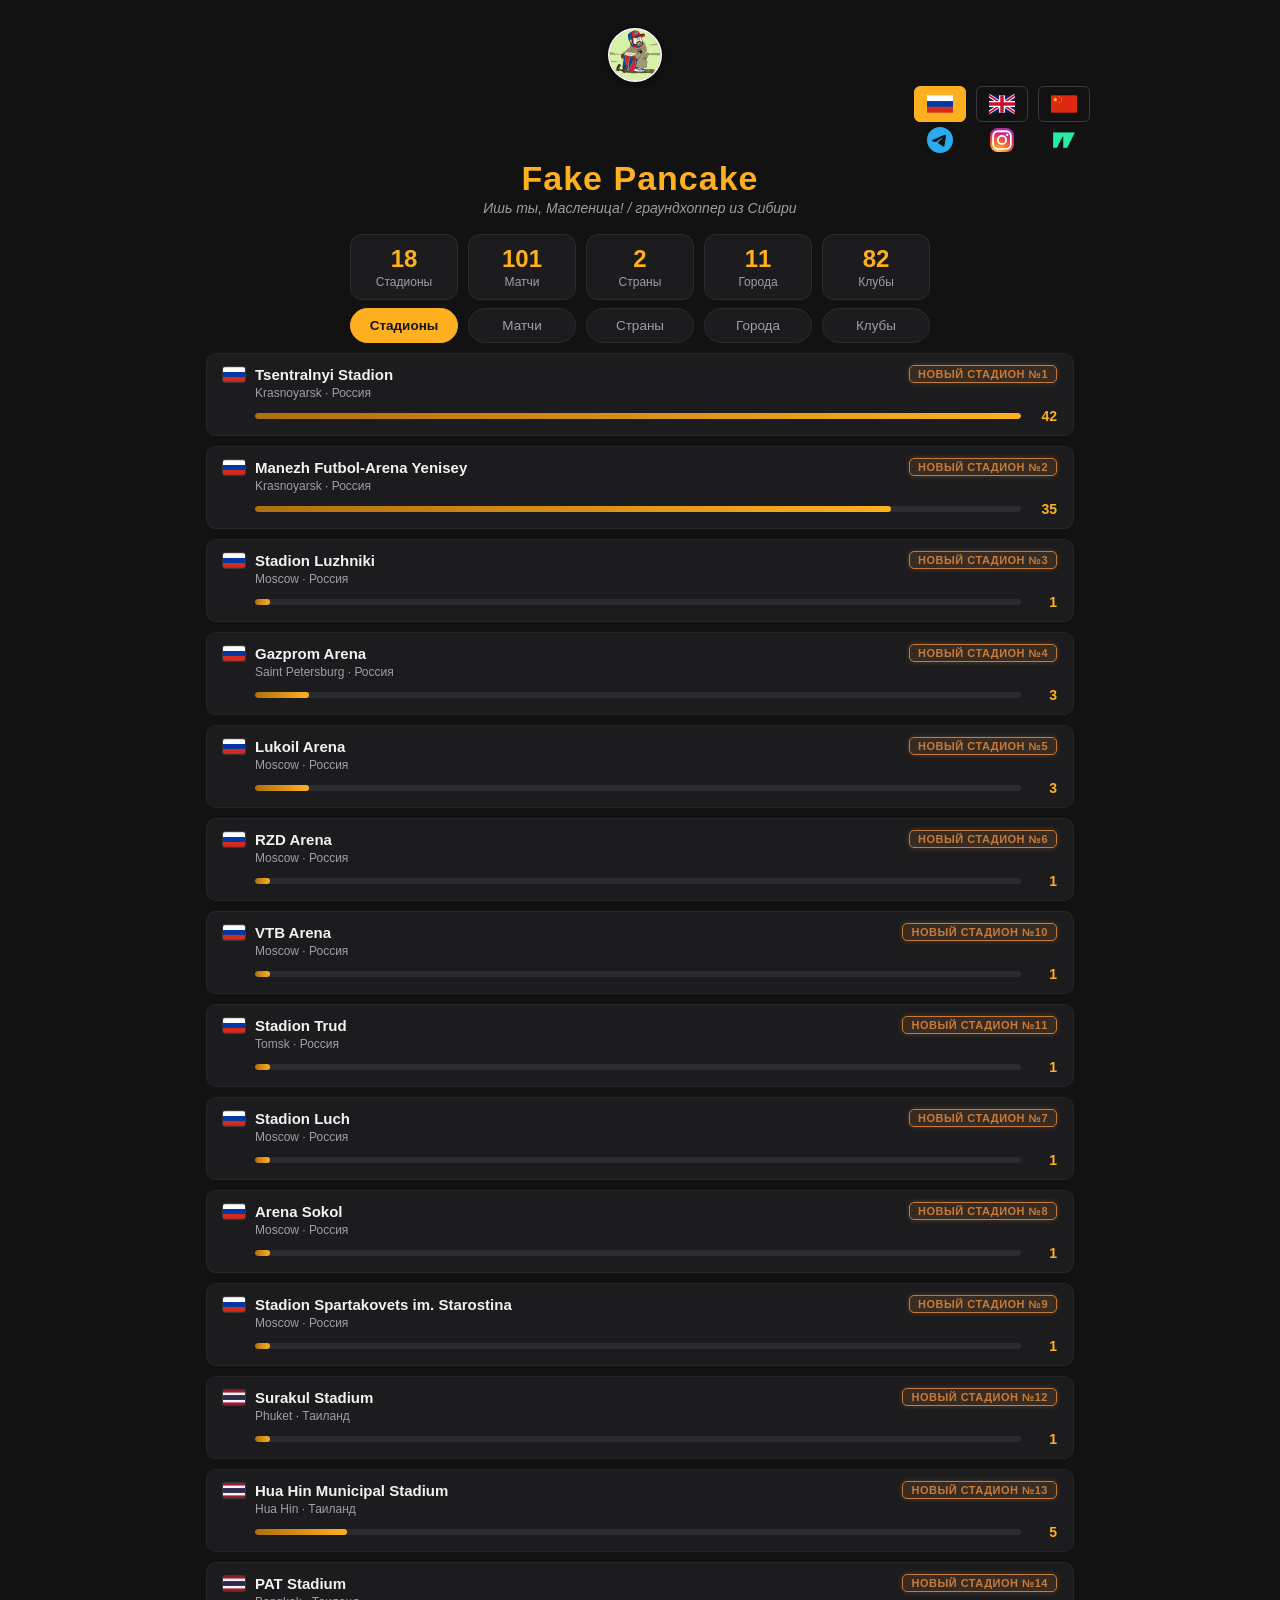
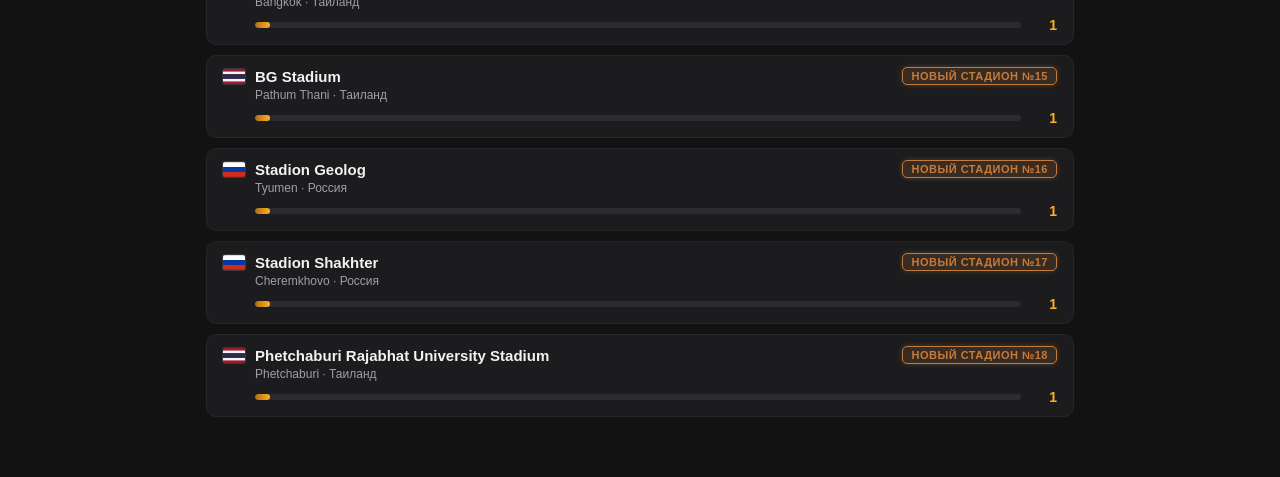
==== commit c8d876f0: "Add files via upload" ====
--- a/index.html
+++ b/index.html
@@ -5,6 +5,23 @@
 <meta name="viewport" content="width=device-width,initial-scale=1">
 <title>Fake Pancake</title>
 <link rel="stylesheet" href="style.css">
+<!-- Yandex.Metrika counter -->
+<script type="text/javascript">
+   (function(m,e,t,r,i,k,a){m[i]=m[i]||function(){(m[i].a=m[i].a||[]).push(arguments)};
+   m[i].l=1*new Date();
+   for (var j = 0; j < document.scripts.length; j++) {if (document.scripts[j].src === r) {return;}}
+   k=e.createElement(t),a=e.getElementsByTagName(t)[0],k.async=1,k.src=r,a.parentNode.insertBefore(k,a)})
+   (window, document, "script", "https://mc.yandex.ru/metrika/tag.js", "ym");
+
+   ym(114347340, "init", {
+        clickmap:true,
+        trackLinks:true,
+        accurateTrackBounce:true,
+        webvisor:true
+   });
+</script>
+<noscript><div><img src="https://mc.yandex.ru/watch/114347340" style="position:absolute; left:-9999px;" alt=""></div></noscript>
+<!-- /Yandex.Metrika counter -->
 </head>
 <body>
 
--- a/style.css
+++ b/style.css
@@ -43,7 +43,8 @@
   padding:9px 2px;border-radius:999px;cursor:pointer;font-size:13.5px;width:100%;
   white-space:nowrap;overflow:hidden;text-overflow:ellipsis;
 }
-.statgrid .col button.on,.statgrid .col button:hover{background:var(--amber);color:#151515;border-color:var(--amber);font-weight:600}
+.statgrid .col button[data-t].on,.statgrid .col button[data-t]:hover{background:var(--amber);color:#151515;border-color:var(--amber);font-weight:600}
+.statgrid .col button:not([data-t]){cursor:default}
 main{max-width:900px;margin:0 auto 60px;padding:0 16px}
 
 /* ---- карточка матча ---- */
